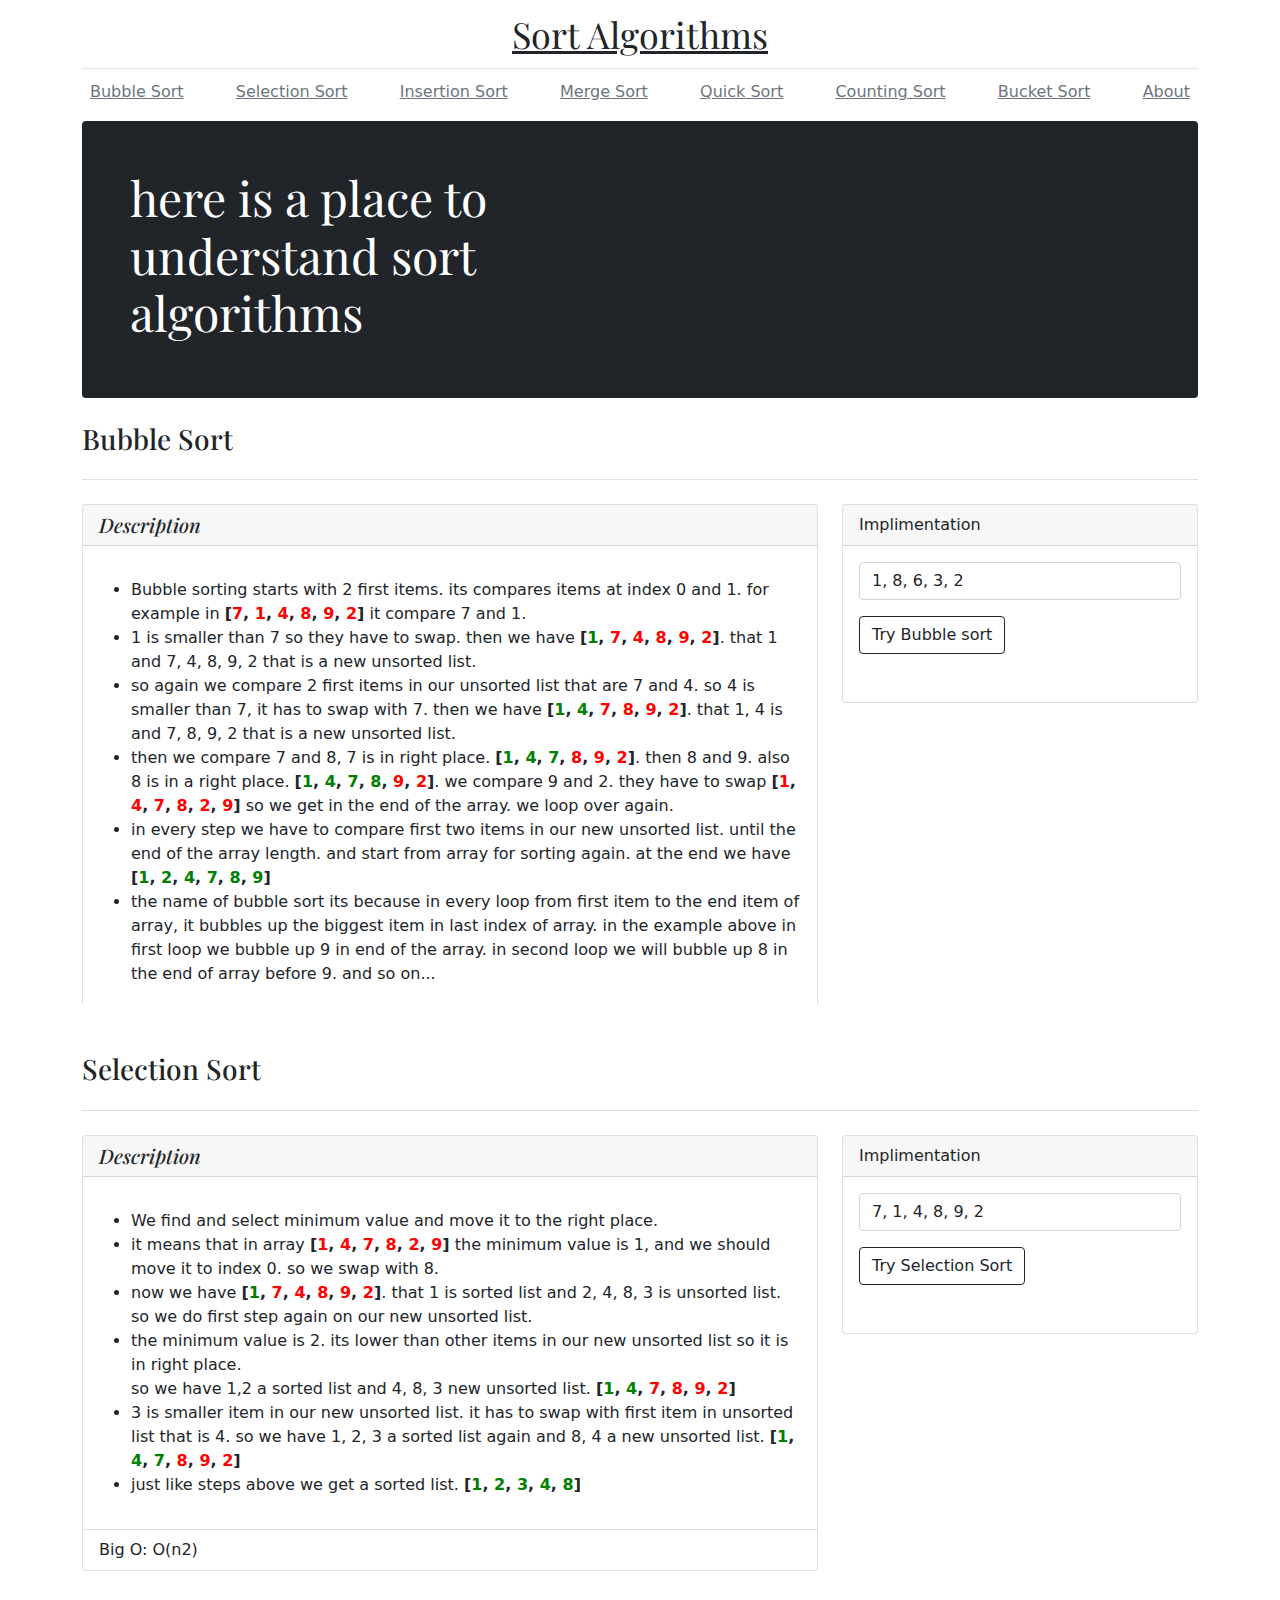
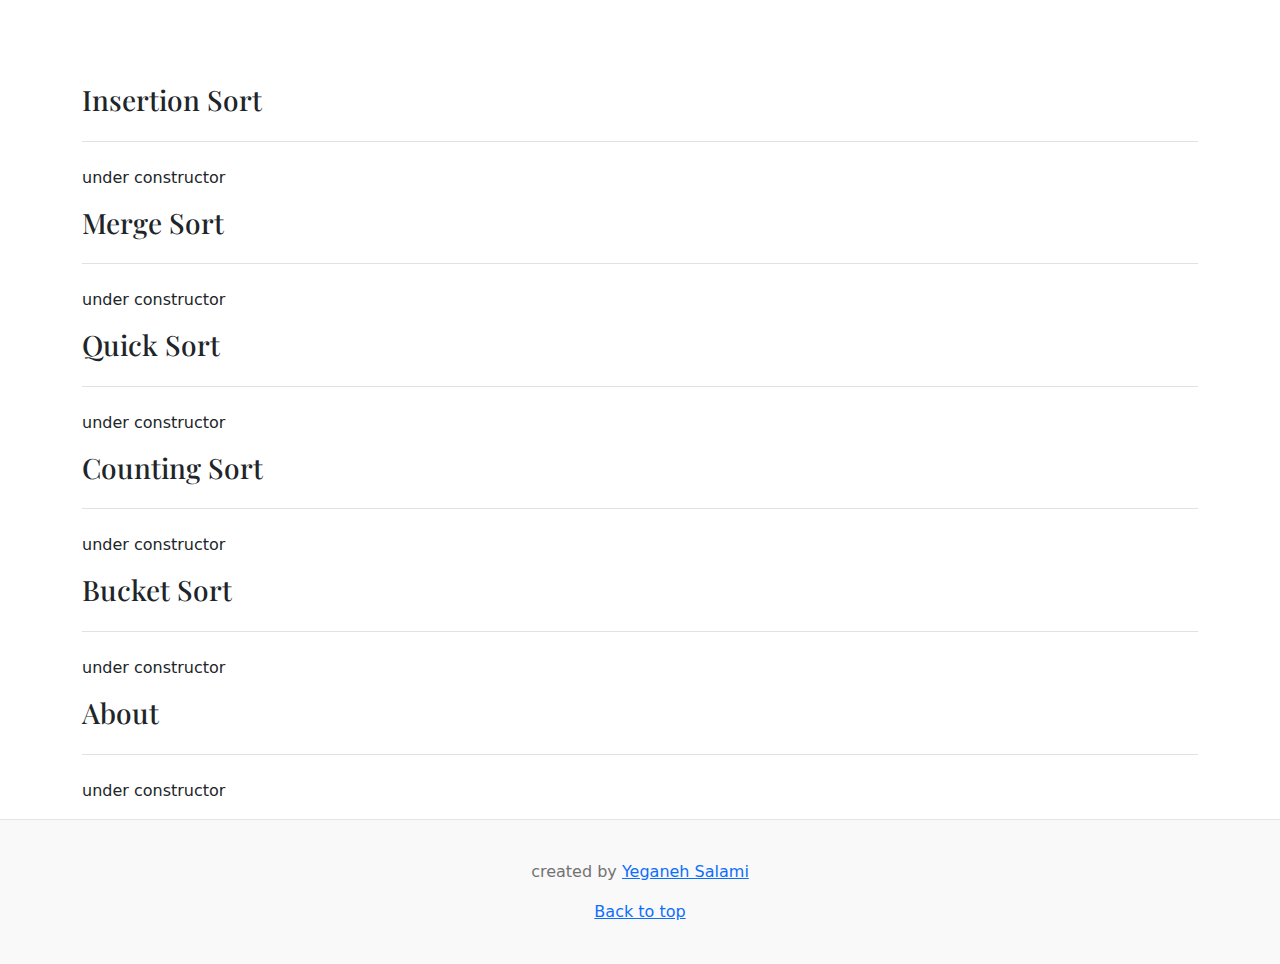
==== portfolio/sorting-algorithms.html @ e2571a4d "removed extra files" ====
<!doctype html>
<html lang="en">

<head>
    <meta charset="utf-8">
    <meta name="viewport" content="width=device-width, initial-scale=1">
    <meta name="description" content="">
    <meta name="author" content="Mark Otto, Jacob Thornton, and Bootstrap contributors">
    <meta name="generator" content="Hugo 0.79.0">
    <title>Sort Algorithms</title>

    <link href="../assets/css/bootstrap.min.css" rel="stylesheet">
    <script src="../assets/js/jquery.min.js"></script>
    <style>
        .bd-placeholder-img {
            font-size: 1.125rem;
            text-anchor: middle;
            -webkit-user-select: none;
            -moz-user-select: none;
            user-select: none;
        }
        
        @media (min-width: 768px) {
            .bd-placeholder-img-lg {
                font-size: 3.5rem;
            }
        }
    </style>


    <!-- Custom styles for this template -->
    <link href="https://fonts.googleapis.com/css?family=Playfair&#43;Display:700,900&amp;display=swap" rel="stylesheet">
    <!-- Custom styles for this template -->
    <link href="../assets/css/sorting-algorithms.css" rel="stylesheet">
</head>

<body>

    <div class="container">
        <header class="blog-header py-3">
            <div class="row flex-nowrap justify-content-between align-items-center justify-content-md-center">
                <div class="col-4 text-center ">
                    <a class="blog-header-logo text-dark" href="#">Sort Algorithms</a>
                </div>
            </div>
        </header>

        <div class="nav-scroller py-1 mb-2">
            <nav id="navbar-example2" class="nav d-flex justify-content-between">
                <a class="p-2 link-secondary" href="#bubbleSort">Bubble Sort</a>
                <a class="p-2 link-secondary" href="#selectionSort">Selection Sort</a>
                <a class="p-2 link-secondary" href="#insertionSort">Insertion Sort</a>
                <a class="p-2 link-secondary" href="#mergeSort">Merge Sort</a>
                <a class="p-2 link-secondary" href="#quickSort">Quick Sort</a>
                <a class="p-2 link-secondary" href="#countingSort">Counting Sort</a>
                <a class="p-2 link-secondary" href="#bucketSort">Bucket Sort</a>
                <a class="p-2 link-secondary" href="#about">About</a>
            </nav>
        </div>
    </div>

    <main class="container">
        <div class="p-4 p-md-5 mb-4 text-white rounded bg-dark">
            <div class="col-md-6 px-0">
                <h1 class="display-4 font-italic">here is a place to understand sort algorithms</h1>
            </div>
        </div>

        <div data-bs-spy="scroll" data-bs-target="#navbar-example2" data-bs-offset="0" tabindex="0">
            <div id="bubbleSort">
                <h3 class="pb-4 mb-4 font-italic border-bottom">
                    Bubble Sort

                </h3>
                <div class="row pb-5">
                    <div class="col-12 col-lg-8" style="height: 500px; overflow-x: hidden; overflow-y: auto;">
                        <div class="card">
                            <h5 class="card-header">
                                <i>Description</i>
                            </h5>
                            <div class="card-body">
                                <p class="card-text">
                                    <ul>
                                        <li>
                                            Bubble sorting starts with 2 first items. its compares items at index 0 and 1. for example in <b>[<span class="sortedList">7, 1, 4, 8, 9, 2</span>]</b> it compare 7 and 1.
                                        </li>
                                        <li>
                                            1 is smaller than 7 so they have to swap. then we have <b>[<span class="sortedList-1">1, 7, 4, 8, 9, 2</span>]</b>. that 1 and 7, 4, 8, 9, 2 that is a new unsorted list.
                                        </li>
                                        <li>
                                            so again we compare 2 first items in our unsorted list that are 7 and 4. so 4 is smaller than 7, it has to swap with 7. then we have <b>[<span class="sortedList-2">1, 4, 7, 8, 9, 2</span>]</b>. that 1, 4 is
                                            and 7, 8, 9, 2 that is a new unsorted list.
                                        </li>
                                        <li>
                                            then we compare 7 and 8, 7 is in right place. <b>[<span class="sortedList-3">1, 4, 7, 8, 9, 2</span>]</b>. then 8 and 9. also 8 is in a right place. <b>[<span class="sortedList-4">1, 4, 7, 8, 9, 2</span>]</b>.
                                            we compare 9 and 2. they have to swap <b>[<span class="sortedList-0">1, 4, 7, 8, 2, 9</span>]</b> so we get in the end of the array. we loop over again.
                                        </li>
                                        <li>in every step we have to compare first two items in our new unsorted list. until the end of the array length. and start from array for sorting again. at the end we have <b>[<span class="sortedList-6">1, 2, 4, 7, 8, 9</span>]</b></li>
                                        <li>
                                            the name of bubble sort its because in every loop from first item to the end item of array, it bubbles up the biggest item in last index of array. in the example above in first loop we bubble up 9 in end of the array. in second loop we will bubble up
                                            8 in the end of array before 9. and so on...
                                        </li>
                                    </ul>
                                </p>
                            </div>

                            <ul class="list-group list-group-flush">
                                <li class="list-group-item">Big O: O(n2)</li>
                            </ul>
                        </div>
                    </div>
                    <div class="col-12 col-lg-4" style="height: 500px; overflow-x: hidden; overflow-y: auto;">
                        <div class="card">
                            <div class="card-header">
                                Implimentation
                            </div>
                            <div class="card-body">
                                <div class="input-group mb-3">
                                    <input type="text" class="form-control" id="inputBubbleSort" value="1, 8, 6, 3, 2" placeholder="1, 8, 6, 3, 2">
                                </div>
                                <div class="col-auto">
                                    <button onclick="btnBubbleSort()" type="button" class="btn btn-outline-dark mb-3">Try Bubble sort</button>
                                </div>
                                <div>
                                    <p id="resultBubbleSort"></p>
                                </div>
                            </div>

                        </div>
                    </div>
                </div>
            </div>
            <div id="selectionSort">
                <h3 class="pb-4 mb-4 font-italic border-bottom">
                    Selection Sort

                </h3>
                <div class="row pb-5">
                    <div class="col-12 col-lg-8" style="height: 500px; overflow-x: hidden; overflow-y: auto;">
                        <div class="card">
                            <h5 class="card-header">
                                <i>Description</i>
                            </h5>
                            <div class="card-body">
                                <p class="card-text">
                                    <ul>
                                        <li>
                                            We find and select minimum value and move it to the right place.
                                        </li>
                                        <li>
                                            it means that in array <b>[<span class="sortedList-0">8, 2, 4, 1, 3</span>]</b> the minimum value is 1, and we should move it to index 0. so we swap with 8.
                                        </li>
                                        <li>
                                            now we have <b>[<span class="sortedList-1">1, 2, 4, 8, 3</span>]</b>. that 1 is sorted list and 2, 4, 8, 3 is unsorted list. so we do first step again on our new unsorted list.
                                        </li>
                                        <li>
                                            the minimum value is 2. its lower than other items in our new unsorted list so it is in right place.<br/> so we have 1,2 a sorted list and 4, 8, 3 new unsorted list. <b>[<span class="sortedList-2">1, 2, 4, 8, 3</span>]</b>
                                        </li>
                                        <li>
                                            3 is smaller item in our new unsorted list. it has to swap with first item in unsorted list that is 4. so we have 1, 2, 3 a sorted list again and 8, 4 a new unsorted list. <b>[<span class="sortedList-3">1, 2, 3, 8, 4</span>]</b>
                                        </li>
                                        <li>
                                            just like steps above we get a sorted list. <b>[<span class="sortedList-5">1, 2, 3, 4, 8</span>]</b>
                                        </li>
                                    </ul>
                                </p>
                            </div>

                            <ul class="list-group list-group-flush">
                                <li class="list-group-item">Big O: O(n2)</li>
                            </ul>
                        </div>
                    </div>
                    <div class="col-12 col-lg-4" style="height: 500px; overflow-x: hidden; overflow-y: auto;">
                        <div class="card">
                            <div class="card-header">
                                Implimentation
                            </div>
                            <div class="card-body">
                                <div class="input-group mb-3">
                                    <input type="text" class="form-control" id="inputSelectionSort" value="7, 1, 4, 8, 9, 2" placeholder="7, 1, 4, 8, 9, 2">
                                </div>
                                <div class="col-auto">
                                    <button onclick="btnSelectionSort()" type="button" class="btn btn-outline-dark mb-3">Try Selection Sort</button>
                                </div>
                                <div>
                                    <p id="resultSelectionSort"></p>
                                </div>
                            </div>

                        </div>
                    </div>

                </div>
            </div>
            <div id="insertionSort">
                <h3 class="pb-4 mb-4 font-italic border-bottom">
                    Insertion Sort

                </h3>
                <p>under constructor</p>
            </div>
            <div id="mergeSort">
                <h3 class="pb-4 mb-4 font-italic border-bottom">
                    Merge Sort

                </h3>
                <p>under constructor</p>
            </div>
            <div id="quickSort">
                <h3 class="pb-4 mb-4 font-italic border-bottom">
                    Quick Sort

                </h3>
                <p>under constructor</p>
            </div>
            <div id="countingSort">
                <h3 class="pb-4 mb-4 font-italic border-bottom">
                    Counting Sort

                </h3>
                <p>under constructor</p>
            </div>
            <div id="bucketSort">
                <h3 class="pb-4 mb-4 font-italic border-bottom">
                    Bucket Sort

                </h3>
                <p>under constructor</p>
            </div>
            <div id="about">
                <h3 class="pb-4 mb-4 font-italic border-bottom">
                    About
                </h3>
                <p>under constructor</p>
            </div>
        </div>
        <!-- /.row -->

    </main>
    <!-- /.container -->

    <footer class="blog-footer">
        <p>created by <a href="https://yeganesalami.github.io/">Yeganeh Salami</a></p>
        <p>
            <a href="#">Back to top</a>
        </p>
    </footer>


</body>
<script>
    $(document).ready(function() {
        var results = $('*[class^="sortedList"]');
        for (i = 0; i < results.length; i++) {
            value = results[i].innerText.split(",");

            var valueClasses = results[i].className.split("-");
            var sortedIndex = valueClasses[1];

            $(`.${results[i].className}`).empty();

            for (j = 0; j < value.length; j++) {
                if (j < sortedIndex) {
                    $(`.${results[i].className}`).append(`<span style="color: green">${value[j]}</span>`);
                    if (j + 1 !== value.length)
                        $(`.${results[i].className}`).append(", ");
                } else {
                    $(`.${results[i].className}`).append(`<span style="color: red">${value[j]}</span>`);
                    if (j + 1 !== value.length)
                        $(`.${results[i].className}`).append(", ");
                }

            }
        }
    });

    function btnBubbleSort() {
        var items = $('#inputBubbleSort').val();
        var result = $('#resultBubbleSort');
        var counter = 1;
        result.empty();

        var arr = [];
        arr = items.split(", ");

        for (i = 0; i < arr.length; i++) {
            for (j = 0; j < arr.length; j++) {
                if (arr[j + 1] < arr[j]) {
                    result.append(`${counter}) swap <b>${arr[j + 1]}</b> and <b>${arr[j]}</b> <br/>`);
                    var swap = arr[j + 1];
                    arr[j + 1] = arr[j];
                    arr[j] = swap;
                    result.append(`<b>[${arr}]</b> <br/><br/>`).fadeIn()
                } else {
                    result.append(`${counter})  <b>${arr[j]}</b> is in right place. <br/><br/>`);
                }
                counter++;
            }
            if (i + 1 != arr.length)
                result.append("<br/> start over again </br></br></br>");
            counter = 1;
        }
    }

    function btnSelectionSort() {
        var items = $('#inputSelectionSort').val();
        var result = $('#resultSelectionSort');
        var counter = 1;
        result.empty();

        var arr = [];
        arr = items.split(", ");

        // TODO: review for 7, 1, 4, 8, 9, 2, 405, 14, 70
        for (j = 0; j < arr.length; j++) {
            var smallest = arr[j];
            var smallestIndex = j;
            for (i = 1; i < arr.length; i++) {
                if (smallest > arr[i]) {
                    smallest = arr[i];
                    smallestIndex = i;
                }
            }
            result.append(`${counter}) <b>${smallest}</b> is the smallest item.</br> so we swap <b>${smallest}</b> with <b>${arr[j]}</b><br/>`);
            var swap = arr[j];
            arr[j] = smallest;
            arr[smallestIndex] = swap;
            result.append(`the result will be <b>[${arr}]</b></br></br>`);
        }


    }
</script>

</html>
---- assets/css/sorting-algorithms.css ----
/* stylelint-disable selector-list-comma-newline-after */

.blog-header {
  line-height: 1;
  border-bottom: 1px solid #e5e5e5;
}

.blog-header-logo {
  font-family: "Playfair Display", Georgia, "Times New Roman", serif/*rtl:Amiri, Georgia, "Times New Roman", serif*/;
  font-size: 2.25rem;
}

.blog-header-logo:hover {
  text-decoration: none;
}

h1, h2, h3, h4, h5, h6 {
  font-family: "Playfair Display", Georgia, "Times New Roman", serif/*rtl:Amiri, Georgia, "Times New Roman", serif*/;
}

.display-4 {
  font-size: 2.5rem;
}
@media (min-width: 768px) {
  .display-4 {
    font-size: 3rem;
  }
}

.nav-scroller {
  position: relative;
  z-index: 2;
  height: 2.75rem;
  overflow-y: hidden;
}

.nav-scroller .nav {
  display: flex;
  flex-wrap: nowrap;
  padding-bottom: 1rem;
  margin-top: -1px;
  overflow-x: auto;
  text-align: center;
  white-space: nowrap;
  -webkit-overflow-scrolling: touch;
}

.nav-scroller .nav-link {
  padding-top: .75rem;
  padding-bottom: .75rem;
  font-size: .875rem;
}

.card-img-right {
  height: 100%;
  border-radius: 0 3px 3px 0;
}

.flex-auto {
  flex: 0 0 auto;
}

.h-250 { height: 250px; }
@media (min-width: 768px) {
  .h-md-250 { height: 250px; }
}

/* Pagination */
.blog-pagination {
  margin-bottom: 4rem;
}
.blog-pagination > .btn {
  border-radius: 2rem;
}

/*
 * Blog posts
 */
.blog-post {
  margin-bottom: 4rem;
}
.blog-post-title {
  margin-bottom: .25rem;
  font-size: 2.5rem;
}
.blog-post-meta {
  margin-bottom: 1.25rem;
  color: #727272;
}

/*
 * Footer
 */
.blog-footer {
  padding: 2.5rem 0;
  color: #727272;
  text-align: center;
  background-color: #f9f9f9;
  border-top: .05rem solid #e5e5e5;
}
.blog-footer p:last-child {
  margin-bottom: 0;
}
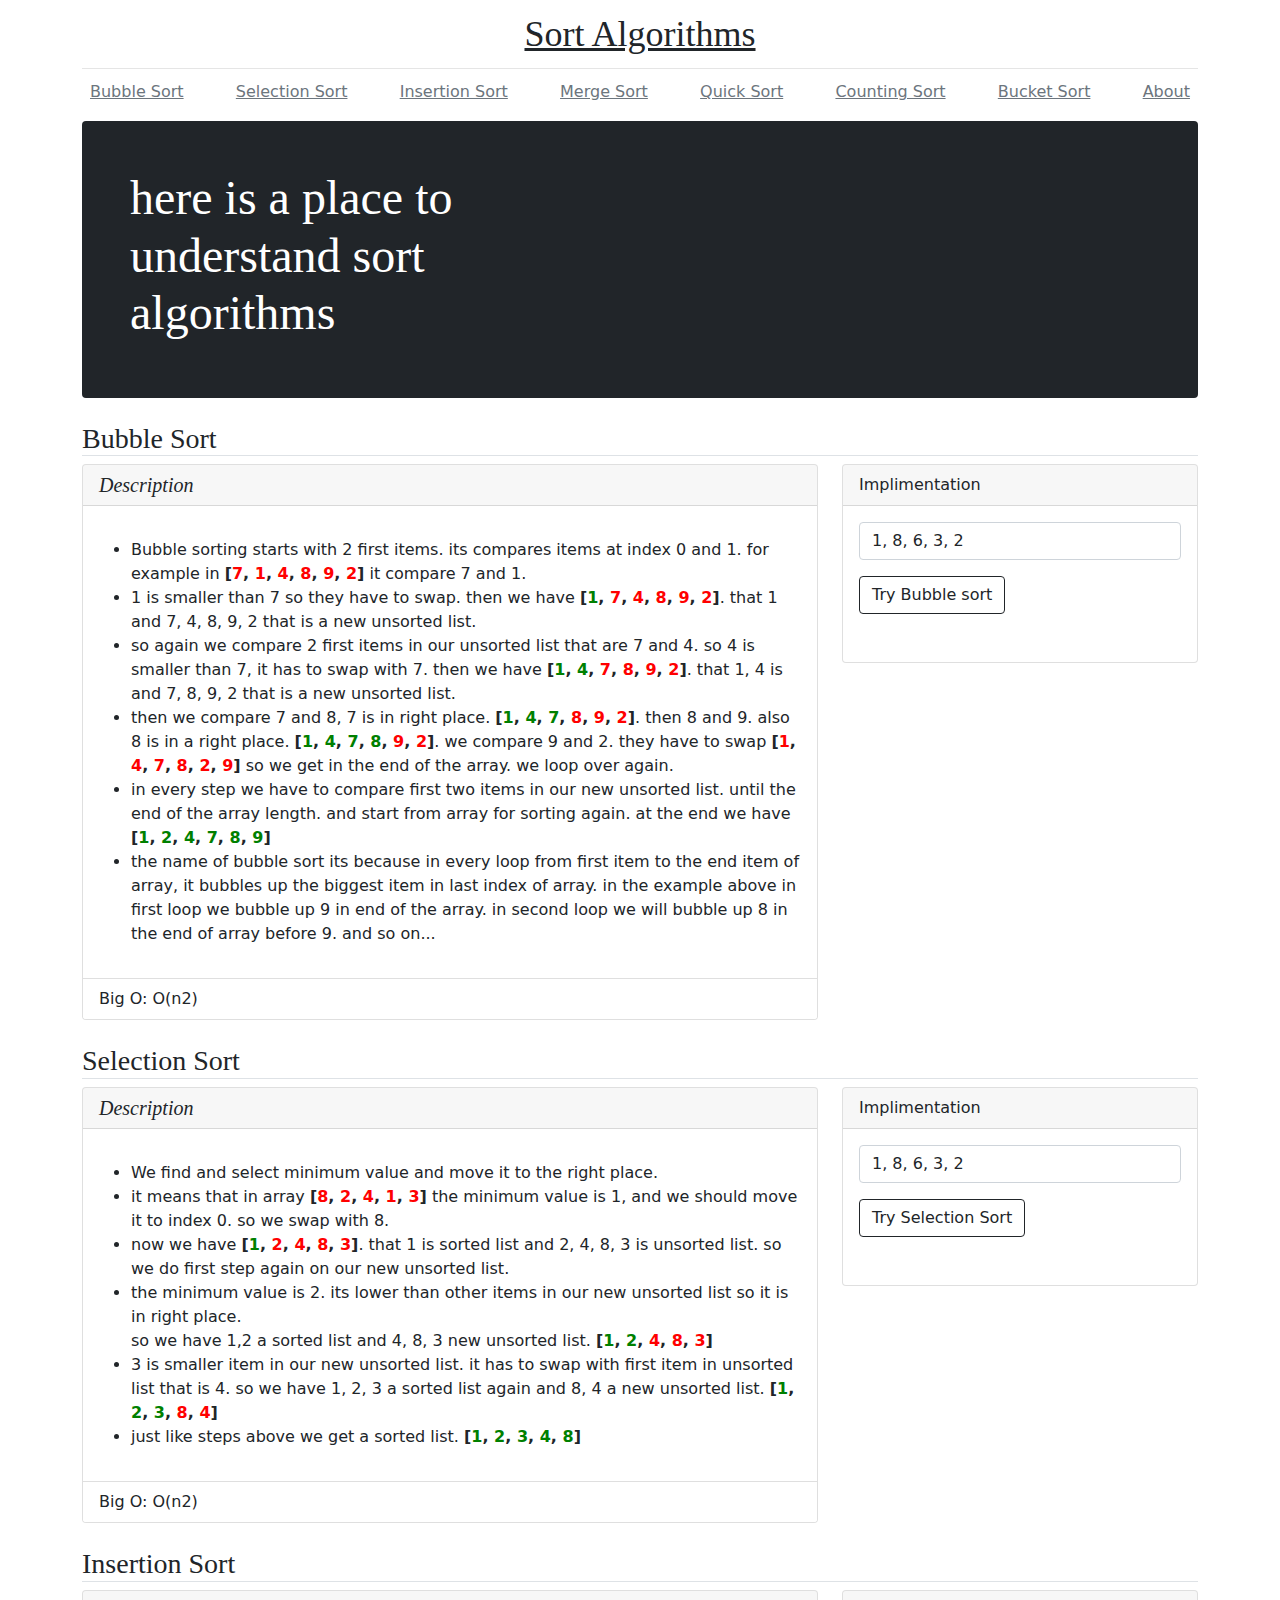
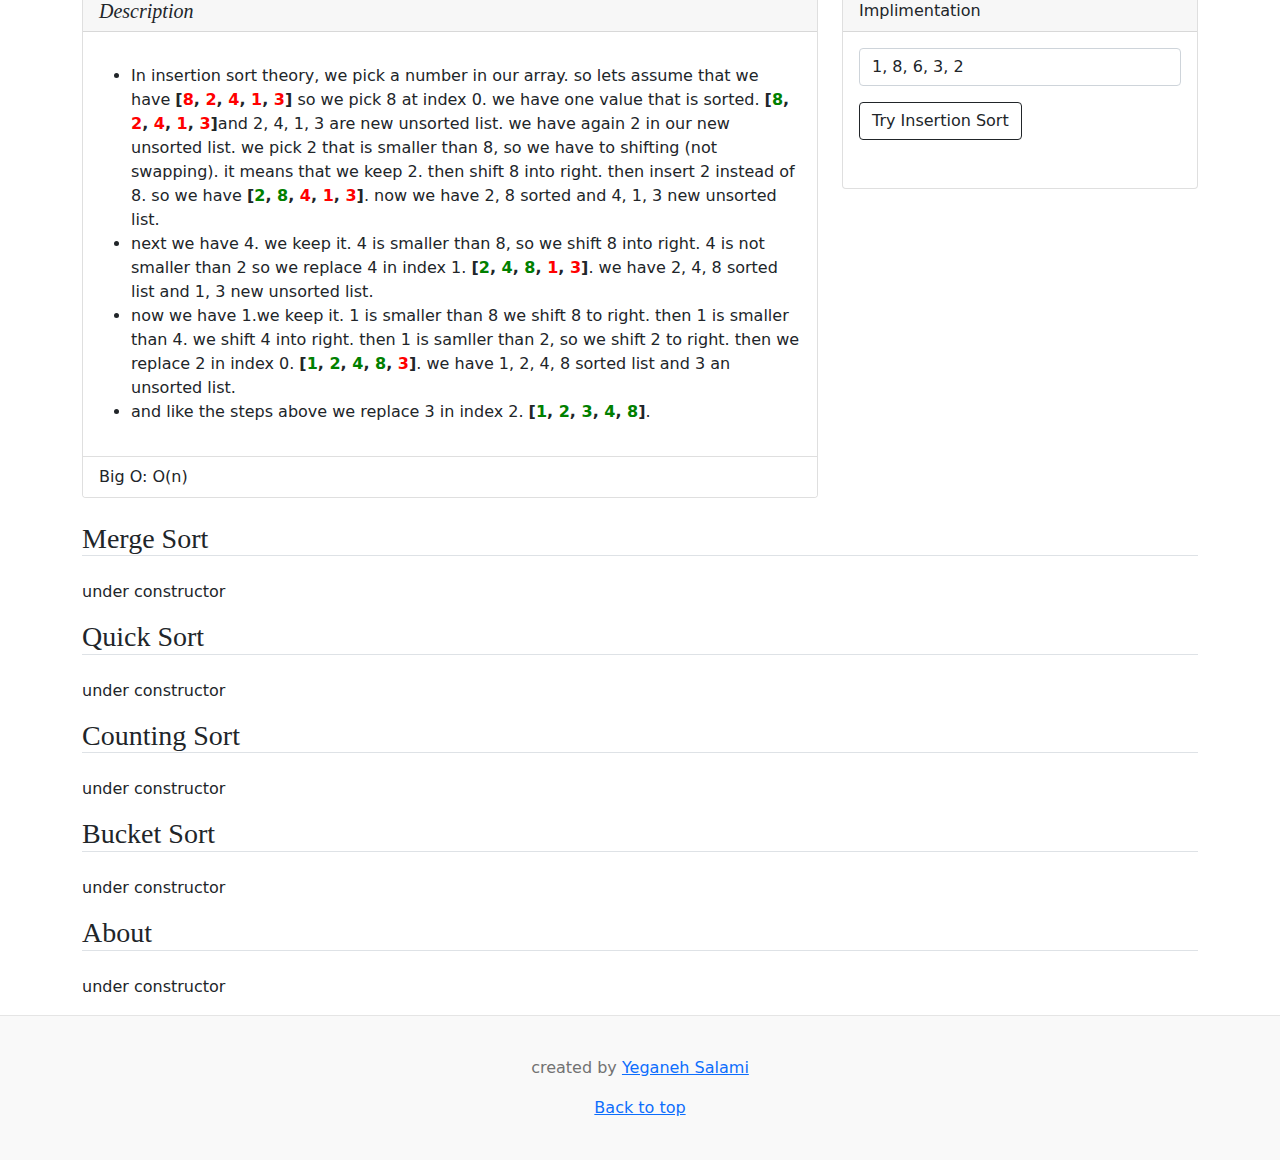
==== commit 160f9b3a: "added insertion sort" ====
--- a/portfolio/sorting-algorithms.html
+++ b/portfolio/sorting-algorithms.html
@@ -29,7 +29,7 @@
 
 
     <!-- Custom styles for this template -->
-    <link href="https://fonts.googleapis.com/css?family=Playfair&#43;Display:700,900&amp;display=swap" rel="stylesheet">
+    <!-- <link href="https://fonts.googleapis.com/css?family=Playfair&#43;Display:700,900&amp;display=swap" rel="stylesheet"> -->
     <!-- Custom styles for this template -->
     <link href="../assets/css/sorting-algorithms.css" rel="stylesheet">
 </head>
@@ -67,13 +67,13 @@
         </div>
 
         <div data-bs-spy="scroll" data-bs-target="#navbar-example2" data-bs-offset="0" tabindex="0">
-            <div id="bubbleSort">
-                <h3 class="pb-4 mb-4 font-italic border-bottom">
+            <div id="bubbleSort" class="mb-4">
+                <h3 class="font-italic border-bottom">
                     Bubble Sort
 
                 </h3>
-                <div class="row pb-5">
-                    <div class="col-12 col-lg-8" style="height: 500px; overflow-x: hidden; overflow-y: auto;">
+                <div class="row">
+                    <div class="col-12 col-lg-8">
                         <div class="card">
                             <h5 class="card-header">
                                 <i>Description</i>
@@ -82,20 +82,20 @@
                                 <p class="card-text">
                                     <ul>
                                         <li>
-                                            Bubble sorting starts with 2 first items. its compares items at index 0 and 1. for example in <b>[<span class="sortedList">7, 1, 4, 8, 9, 2</span>]</b> it compare 7 and 1.
-                                        </li>
-                                        <li>
-                                            1 is smaller than 7 so they have to swap. then we have <b>[<span class="sortedList-1">1, 7, 4, 8, 9, 2</span>]</b>. that 1 and 7, 4, 8, 9, 2 that is a new unsorted list.
-                                        </li>
-                                        <li>
-                                            so again we compare 2 first items in our unsorted list that are 7 and 4. so 4 is smaller than 7, it has to swap with 7. then we have <b>[<span class="sortedList-2">1, 4, 7, 8, 9, 2</span>]</b>. that 1, 4 is
+                                            Bubble sorting starts with 2 first items. its compares items at index 0 and 1. for example in <b>[<span class="sortedList-0">7, 1, 4, 8, 9, 2</span>]</b> it compare 7 and 1.
+                                        </li>
+                                        <li>
+                                            1 is smaller than 7 so they have to swap. then we have <b>[<span class="sortedList-01">1, 7, 4, 8, 9, 2</span>]</b>. that 1 and 7, 4, 8, 9, 2 that is a new unsorted list.
+                                        </li>
+                                        <li>
+                                            so again we compare 2 first items in our unsorted list that are 7 and 4. so 4 is smaller than 7, it has to swap with 7. then we have <b>[<span class="sortedList-02">1, 4, 7, 8, 9, 2</span>]</b>. that 1, 4 is
                                             and 7, 8, 9, 2 that is a new unsorted list.
                                         </li>
                                         <li>
-                                            then we compare 7 and 8, 7 is in right place. <b>[<span class="sortedList-3">1, 4, 7, 8, 9, 2</span>]</b>. then 8 and 9. also 8 is in a right place. <b>[<span class="sortedList-4">1, 4, 7, 8, 9, 2</span>]</b>.
-                                            we compare 9 and 2. they have to swap <b>[<span class="sortedList-0">1, 4, 7, 8, 2, 9</span>]</b> so we get in the end of the array. we loop over again.
-                                        </li>
-                                        <li>in every step we have to compare first two items in our new unsorted list. until the end of the array length. and start from array for sorting again. at the end we have <b>[<span class="sortedList-6">1, 2, 4, 7, 8, 9</span>]</b></li>
+                                            then we compare 7 and 8, 7 is in right place. <b>[<span class="sortedList-03">1, 4, 7, 8, 9, 2</span>]</b>. then 8 and 9. also 8 is in a right place. <b>[<span class="sortedList-04">1, 4, 7, 8, 9, 2</span>]</b>.
+                                            we compare 9 and 2. they have to swap <b>[<span class="sortedList-00">1, 4, 7, 8, 2, 9</span>]</b> so we get in the end of the array. we loop over again.
+                                        </li>
+                                        <li>in every step we have to compare first two items in our new unsorted list. until the end of the array length. and start from array for sorting again. at the end we have <b>[<span class="sortedList-06">1, 2, 4, 7, 8, 9</span>]</b></li>
                                         <li>
                                             the name of bubble sort its because in every loop from first item to the end item of array, it bubbles up the biggest item in last index of array. in the example above in first loop we bubble up 9 in end of the array. in second loop we will bubble up
                                             8 in the end of array before 9. and so on...
@@ -109,7 +109,7 @@
                             </ul>
                         </div>
                     </div>
-                    <div class="col-12 col-lg-4" style="height: 500px; overflow-x: hidden; overflow-y: auto;">
+                    <div class="col-12 col-lg-4" style="height: 532px; overflow-x: hidden; overflow-y: auto;">
                         <div class="card">
                             <div class="card-header">
                                 Implimentation
@@ -130,13 +130,13 @@
                     </div>
                 </div>
             </div>
-            <div id="selectionSort">
-                <h3 class="pb-4 mb-4 font-italic border-bottom">
+            <div id="selectionSort" class="mb-4">
+                <h3 class="font-italic border-bottom">
                     Selection Sort
 
                 </h3>
-                <div class="row pb-5">
-                    <div class="col-12 col-lg-8" style="height: 500px; overflow-x: hidden; overflow-y: auto;">
+                <div class="row ">
+                    <div class="col-12 col-lg-8">
                         <div class="card">
                             <h5 class="card-header">
                                 <i>Description</i>
@@ -148,19 +148,19 @@
                                             We find and select minimum value and move it to the right place.
                                         </li>
                                         <li>
-                                            it means that in array <b>[<span class="sortedList-0">8, 2, 4, 1, 3</span>]</b> the minimum value is 1, and we should move it to index 0. so we swap with 8.
-                                        </li>
-                                        <li>
-                                            now we have <b>[<span class="sortedList-1">1, 2, 4, 8, 3</span>]</b>. that 1 is sorted list and 2, 4, 8, 3 is unsorted list. so we do first step again on our new unsorted list.
-                                        </li>
-                                        <li>
-                                            the minimum value is 2. its lower than other items in our new unsorted list so it is in right place.<br/> so we have 1,2 a sorted list and 4, 8, 3 new unsorted list. <b>[<span class="sortedList-2">1, 2, 4, 8, 3</span>]</b>
-                                        </li>
-                                        <li>
-                                            3 is smaller item in our new unsorted list. it has to swap with first item in unsorted list that is 4. so we have 1, 2, 3 a sorted list again and 8, 4 a new unsorted list. <b>[<span class="sortedList-3">1, 2, 3, 8, 4</span>]</b>
-                                        </li>
-                                        <li>
-                                            just like steps above we get a sorted list. <b>[<span class="sortedList-5">1, 2, 3, 4, 8</span>]</b>
+                                            it means that in array <b>[<span class="sortedList-000">8, 2, 4, 1, 3</span>]</b> the minimum value is 1, and we should move it to index 0. so we swap with 8.
+                                        </li>
+                                        <li>
+                                            now we have <b>[<span class="sortedList-001">1, 2, 4, 8, 3</span>]</b>. that 1 is sorted list and 2, 4, 8, 3 is unsorted list. so we do first step again on our new unsorted list.
+                                        </li>
+                                        <li>
+                                            the minimum value is 2. its lower than other items in our new unsorted list so it is in right place.<br/> so we have 1,2 a sorted list and 4, 8, 3 new unsorted list. <b>[<span class="sortedList-002">1, 2, 4, 8, 3</span>]</b>
+                                        </li>
+                                        <li>
+                                            3 is smaller item in our new unsorted list. it has to swap with first item in unsorted list that is 4. so we have 1, 2, 3 a sorted list again and 8, 4 a new unsorted list. <b>[<span class="sortedList-003">1, 2, 3, 8, 4</span>]</b>
+                                        </li>
+                                        <li>
+                                            just like steps above we get a sorted list. <b>[<span class="sortedList-005">1, 2, 3, 4, 8</span>]</b>
                                         </li>
                                     </ul>
                                 </p>
@@ -171,14 +171,14 @@
                             </ul>
                         </div>
                     </div>
-                    <div class="col-12 col-lg-4" style="height: 500px; overflow-x: hidden; overflow-y: auto;">
+                    <div class="col-12 col-lg-4" style="height: 412px; overflow-x: hidden; overflow-y: auto;">
                         <div class="card">
                             <div class="card-header">
                                 Implimentation
                             </div>
                             <div class="card-body">
                                 <div class="input-group mb-3">
-                                    <input type="text" class="form-control" id="inputSelectionSort" value="7, 1, 4, 8, 9, 2" placeholder="7, 1, 4, 8, 9, 2">
+                                    <input type="text" class="form-control" id="inputSelectionSort" value="1, 8, 6, 3, 2" placeholder="1, 8, 6, 3, 2">
                                 </div>
                                 <div class="col-auto">
                                     <button onclick="btnSelectionSort()" type="button" class="btn btn-outline-dark mb-3">Try Selection Sort</button>
@@ -193,43 +193,97 @@
 
                 </div>
             </div>
-            <div id="insertionSort">
-                <h3 class="pb-4 mb-4 font-italic border-bottom">
+            <div id="insertionSort" class="mb-4">
+                <h3 class="font-italic border-bottom">
                     Insertion Sort
 
                 </h3>
+                <div class="row ">
+                    <div class="col-12 col-lg-8">
+                        <div class="card">
+                            <h5 class="card-header">
+                                <i>Description</i>
+                            </h5>
+                            <div class="card-body">
+                                <p class="card-text">
+                                    <ul>
+                                        <li>
+                                            In insertion sort theory, we pick a number in our array. so lets assume that we have <b>[<span class="sortedList-0000">8, 2, 4, 1, 3</span>]</b> so we pick 8 at index 0. we have one value that is sorted. <b>[<span class="sortedList-00001">8, 2, 4, 1, 3</span>]</b>and
+                                            2, 4, 1, 3 are new unsorted list. we have again 2 in our new unsorted list. we pick 2 that is smaller than 8, so we have to shifting (not swapping). it means that we keep 2. then shift 8 into right. then insert
+                                            2 instead of 8. so we have <b>[<span class="sortedList-0002">2, 8, 4, 1, 3</span>]</b>. now we have 2, 8 sorted and 4, 1, 3 new unsorted list.
+                                        </li>
+                                        <li>
+                                            next we have 4. we keep it. 4 is smaller than 8, so we shift 8 into right. 4 is not smaller than 2 so we replace 4 in index 1.
+                                            <b>[<span class="sortedList-0003">2, 4, 8, 1, 3</span>]</b>. we have 2, 4, 8 sorted list and 1, 3 new unsorted list.
+                                        </li>
+                                        <li>
+                                            now we have 1.we keep it. 1 is smaller than 8 we shift 8 to right. then 1 is smaller than 4. we shift 4 into right. then 1 is samller than 2, so we shift 2 to right. then we replace 2 in index 0.
+                                            <b>[<span class="sortedList-0004">1, 2, 4, 8, 3</span>]</b>. we have 1, 2, 4, 8 sorted list and 3 an unsorted list.
+                                        </li>
+                                        <li>
+                                            and like the steps above we replace 3 in index 2. <b>[<span class="sortedList-0005">1, 2, 3, 4, 8</span>]</b>.
+                                        </li>
+                                    </ul>
+                                </p>
+                            </div>
+
+                            <ul class="list-group list-group-flush">
+                                <li class="list-group-item">Big O: O(n)</li>
+                            </ul>
+                        </div>
+                    </div>
+                    <div class="col-12 col-lg-4" style="height: 412px; overflow-x: hidden; overflow-y: auto;">
+                        <div class="card">
+                            <div class="card-header">
+                                Implimentation
+                            </div>
+                            <div class="card-body">
+                                <div class="input-group mb-3">
+                                    <input type="text" class="form-control" id="inputInsertionSort" value="1, 8, 6, 3, 2" placeholder="1, 8, 6, 3, 2">
+                                </div>
+                                <div class="col-auto">
+                                    <button onclick="btnInsertionSort()" type="button" class="btn btn-outline-dark mb-3">Try Insertion Sort</button>
+                                </div>
+                                <div>
+                                    <p id="resultInsertionSort"></p>
+                                </div>
+                            </div>
+
+                        </div>
+                    </div>
+
+                </div>
+            </div>
+            <div id="mergeSort">
+                <h3 class="mb-4 font-italic border-bottom">
+                    Merge Sort
+
+                </h3>
                 <p>under constructor</p>
             </div>
-            <div id="mergeSort">
-                <h3 class="pb-4 mb-4 font-italic border-bottom">
-                    Merge Sort
+            <div id="quickSort">
+                <h3 class="mb-4 font-italic border-bottom">
+                    Quick Sort
 
                 </h3>
                 <p>under constructor</p>
             </div>
-            <div id="quickSort">
-                <h3 class="pb-4 mb-4 font-italic border-bottom">
-                    Quick Sort
+            <div id="countingSort">
+                <h3 class="mb-4 font-italic border-bottom">
+                    Counting Sort
 
                 </h3>
                 <p>under constructor</p>
             </div>
-            <div id="countingSort">
-                <h3 class="pb-4 mb-4 font-italic border-bottom">
-                    Counting Sort
+            <div id="bucketSort">
+                <h3 class="mb-4 font-italic border-bottom">
+                    Bucket Sort
 
                 </h3>
                 <p>under constructor</p>
             </div>
-            <div id="bucketSort">
-                <h3 class="pb-4 mb-4 font-italic border-bottom">
-                    Bucket Sort
-
-                </h3>
-                <p>under constructor</p>
-            </div>
             <div id="about">
-                <h3 class="pb-4 mb-4 font-italic border-bottom">
+                <h3 class="mb-4 font-italic border-bottom">
                     About
                 </h3>
                 <p>under constructor</p>
@@ -257,6 +311,7 @@
 
             var valueClasses = results[i].className.split("-");
             var sortedIndex = valueClasses[1];
+
 
             $(`.${results[i].className}`).empty();
 
@@ -282,7 +337,7 @@
         result.empty();
 
         var arr = [];
-        arr = items.split(", ");
+        arr = items.split(", ").map(x => +x);
 
         for (i = 0; i < arr.length; i++) {
             for (j = 0; j < arr.length; j++) {
@@ -291,7 +346,7 @@
                     var swap = arr[j + 1];
                     arr[j + 1] = arr[j];
                     arr[j] = swap;
-                    result.append(`<b>[${arr}]</b> <br/><br/>`).fadeIn()
+                    result.append(`<b>[${arr}]</b> <br/><br/>`);
                 } else {
                     result.append(`${counter})  <b>${arr[j]}</b> is in right place. <br/><br/>`);
                 }
@@ -310,13 +365,12 @@
         result.empty();
 
         var arr = [];
-        arr = items.split(", ");
-
-        // TODO: review for 7, 1, 4, 8, 9, 2, 405, 14, 70
+        arr = items.split(", ").map(x => +x);
+
         for (j = 0; j < arr.length; j++) {
             var smallest = arr[j];
             var smallestIndex = j;
-            for (i = 1; i < arr.length; i++) {
+            for (i = j + 1; i < arr.length; i++) {
                 if (smallest > arr[i]) {
                     smallest = arr[i];
                     smallestIndex = i;
@@ -331,6 +385,37 @@
 
 
     }
+
+    function btnInsertionSort() {
+        var items = $('#inputInsertionSort').val();
+        var result = $('#resultInsertionSort');
+        var counter = 1;
+        result.empty();
+
+        var arr = [];
+        arr = items.split(", ").map(x => +x);
+        debugger;
+
+        result.append(`${counter}) we pick ${arr[0]}. it's already sorted</br></br>`);
+
+        for (j = 1; j < arr.length; j++) {
+            counter++;
+            var selectedNumber = arr[j];
+            result.append(`${counter}) we pick ${selectedNumber}. </br>`);
+            i = j - 1;
+            while (i >= 0 && arr[i] > selectedNumber) {
+                result.append(`${selectedNumber} is smaller than ${arr[i]}. so we shift ${arr[i]} into right.</br>`);
+                arr[i + 1] = arr[i];
+                i--;
+            }
+
+            result.append(`place for number ${selectedNumber} is at index ${i+1}.</br>`);
+            arr[i + 1] = selectedNumber;
+            result.append(`<b>[${arr}]</b><br/><br/>`);
+        }
+
+
+    }
 </script>
 
 </html>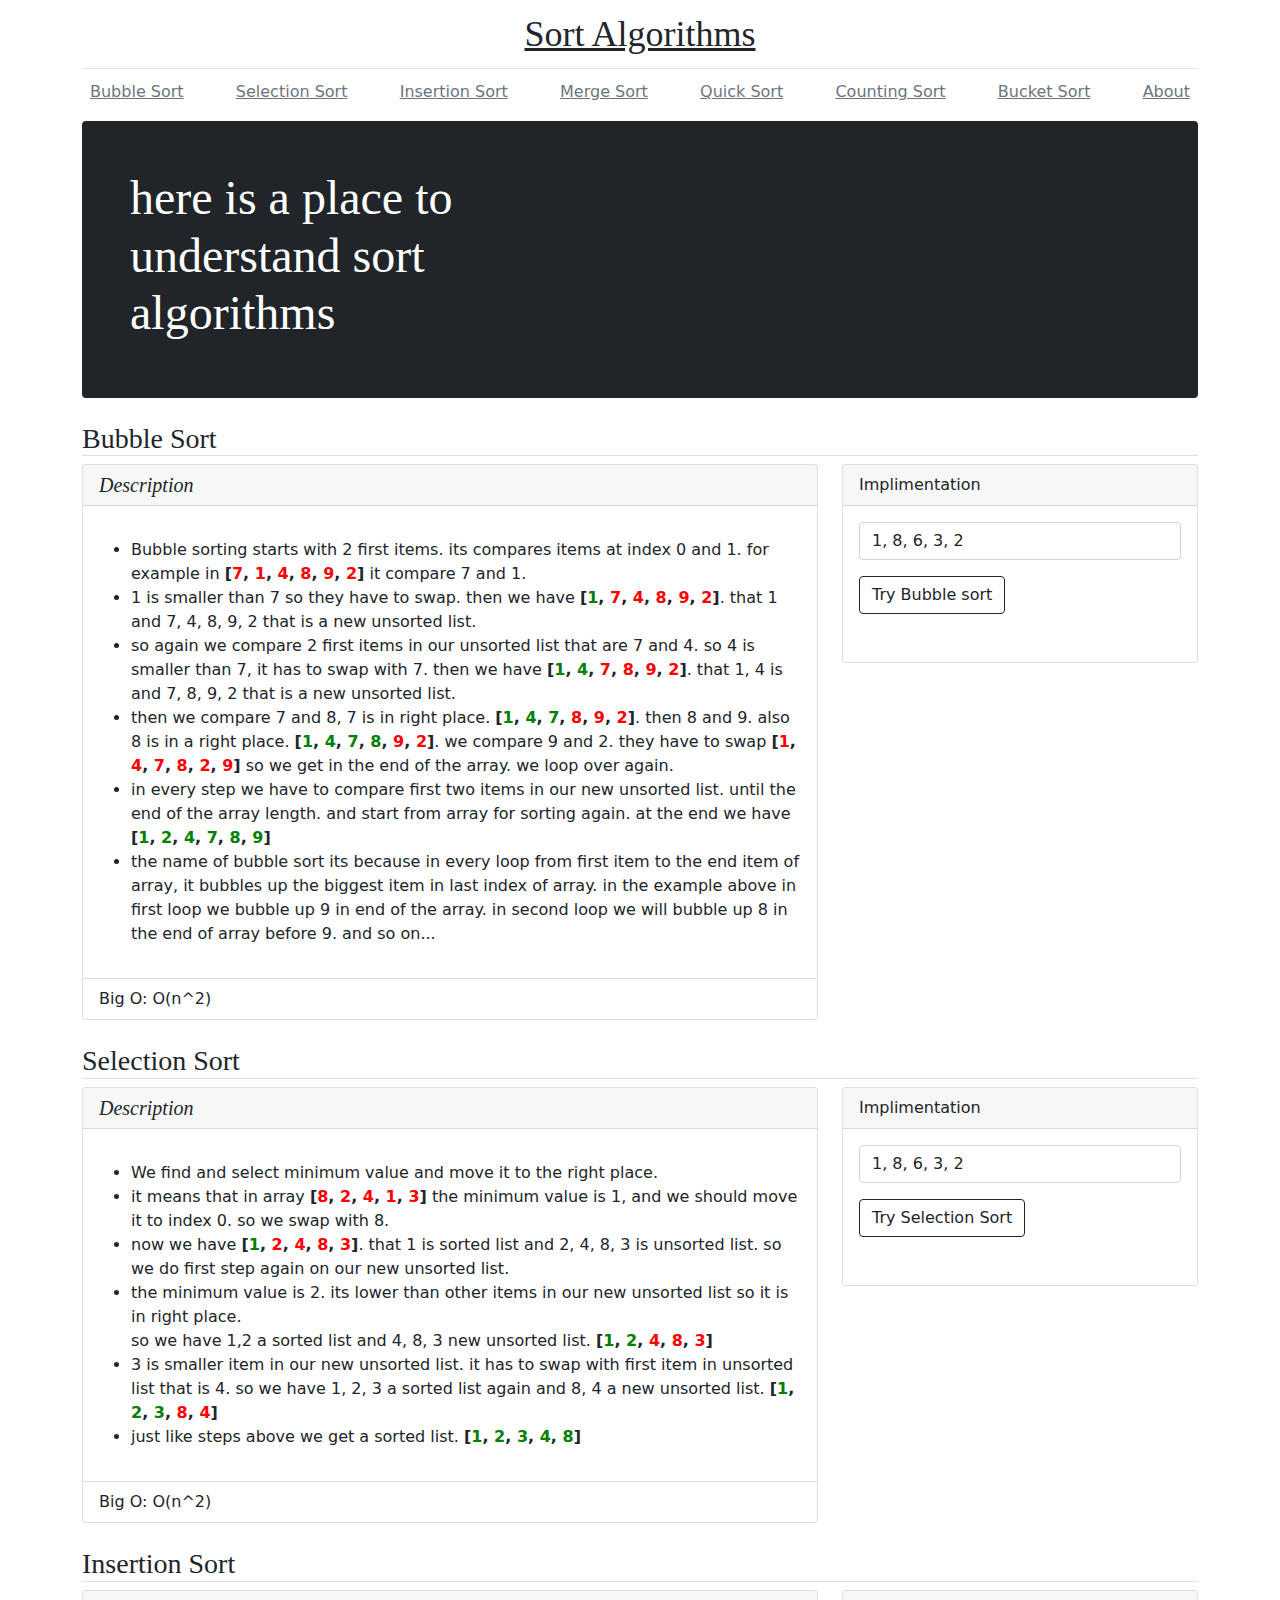
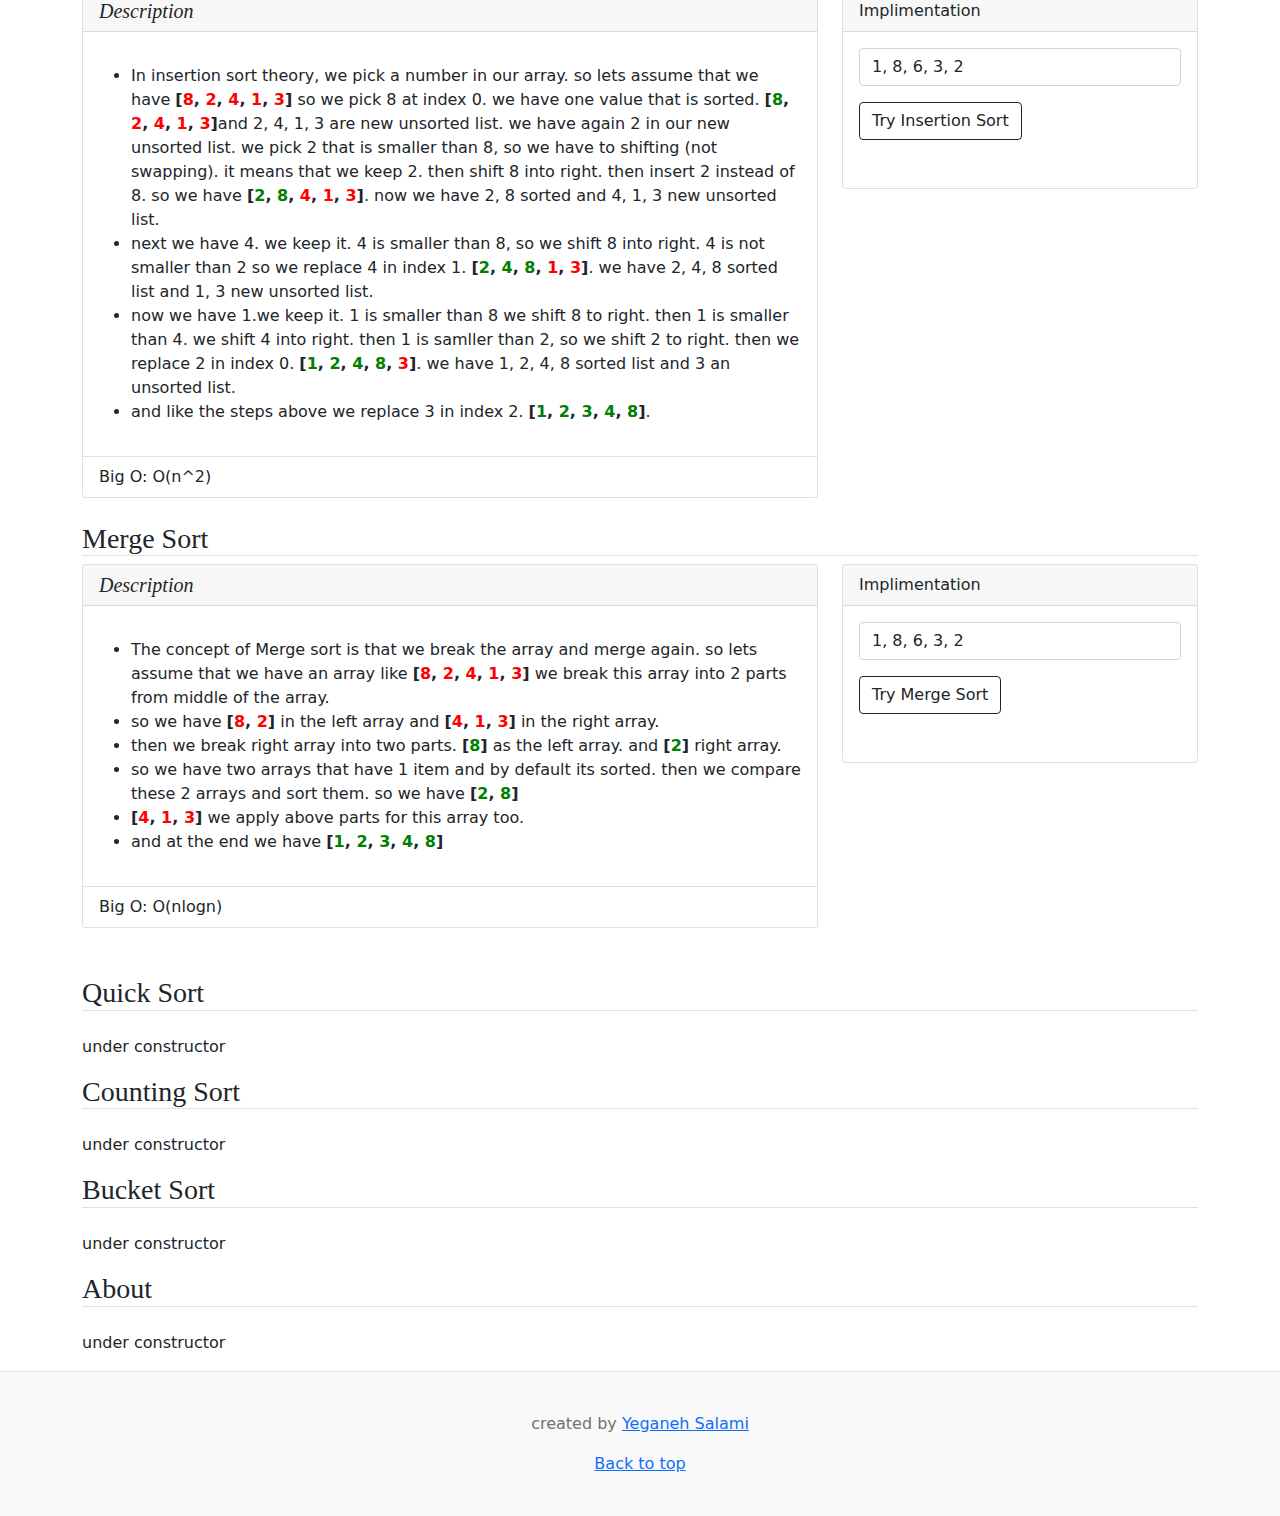
==== commit 3c72189c: "added merge sort" ====
--- a/portfolio/sorting-algorithms.html
+++ b/portfolio/sorting-algorithms.html
@@ -11,6 +11,8 @@
 
     <link href="../assets/css/bootstrap.min.css" rel="stylesheet">
     <script src="../assets/js/jquery.min.js"></script>
+    <script src="../assets/js/sorting-algorithms.js"></script>
+
     <style>
         .bd-placeholder-img {
             font-size: 1.125rem;
@@ -105,7 +107,7 @@
                             </div>
 
                             <ul class="list-group list-group-flush">
-                                <li class="list-group-item">Big O: O(n2)</li>
+                                <li class="list-group-item">Big O: O(n^2)</li>
                             </ul>
                         </div>
                     </div>
@@ -167,7 +169,7 @@
                             </div>
 
                             <ul class="list-group list-group-flush">
-                                <li class="list-group-item">Big O: O(n2)</li>
+                                <li class="list-group-item">Big O: O(n^2)</li>
                             </ul>
                         </div>
                     </div>
@@ -228,7 +230,7 @@
                             </div>
 
                             <ul class="list-group list-group-flush">
-                                <li class="list-group-item">Big O: O(n)</li>
+                                <li class="list-group-item">Big O: O(n^2)</li>
                             </ul>
                         </div>
                     </div>
@@ -255,11 +257,71 @@
                 </div>
             </div>
             <div id="mergeSort">
-                <h3 class="mb-4 font-italic border-bottom">
+                <h3 class="font-italic border-bottom">
                     Merge Sort
-
-                </h3>
-                <p>under constructor</p>
+                </h3>
+                <div class="row ">
+                    <div class="col-12 col-lg-8">
+                        <div class="card">
+                            <h5 class="card-header">
+                                <i>Description</i>
+                            </h5>
+                            <div class="card-body">
+                                <p class="card-text">
+                                    <ul>
+                                        <li>
+                                            The concept of Merge sort is that we break the array and merge again.
+                                            so lets assume that we have an array like <b>[<span class="sortedList-0000">8, 2, 4, 1, 3</span>]</b> 
+                                            we break this array into 2 parts from middle of the array.
+                                        </li>
+                                        <li>
+                                            so we have <b>[<span class="sortedList-00000">8, 2</span>]</b> in the left array and <b>[<span class="sortedList-000000">4, 1, 3</span>]</b>
+                                            in the right array.
+                                        </li>
+                                        <li>
+                                            then we break right array into two parts. <b>[<span class="sortedList-0000001">8</span>]</b> as the left array.
+                                            and <b>[<span class="sortedList-000001">2</span>]</b> right array.
+                                        </li>
+                                        <li>
+                                            so we have two arrays that have 1 item and by default its sorted. then we compare these 2 arrays and sort them.
+                                            so we have <b>[<span class="sortedList-00002">2, 8</span>]</b>
+                                        </li>
+                                        <li>    
+                                            <b>[<span class="sortedList-000000">4, 1, 3</span>]</b> we apply above parts for this array too.
+                                        </li>
+                                        <li>
+                                            and at the end we have <b>[<span class="sortedList-00005">1, 2, 3, 4, 8</span>]</b>
+                                        </li>
+                                    </ul>
+                                </p>
+                            </div>
+
+                            <ul class="list-group list-group-flush">
+                                <li class="list-group-item">Big O: O(nlogn)</li>
+                            </ul>
+                        </div>
+                    </div>
+                    <div class="col-12 col-lg-4" style="height: 412px; overflow-x: hidden; overflow-y: auto;">
+                        <div class="card">
+                            <div class="card-header">
+                                Implimentation
+                            </div>
+                            <div class="card-body">
+                                <div class="input-group mb-3">
+                                    <input type="text" class="form-control" id="inputMergeSort" value="1, 8, 6, 3, 2" placeholder="1, 8, 6, 3, 2">
+                                </div>
+                                <div class="col-auto">
+                                    <button onclick="btnMergeSort()" type="button" class="btn btn-outline-dark mb-3">Try Merge Sort</button>
+                                </div>
+                                <div>
+                                    <p id="resultMergeSort"></p>
+                                </div>
+                            </div>
+
+                        </div>
+                    </div>
+
+                </div>
             </div>
             <div id="quickSort">
                 <h3 class="mb-4 font-italic border-bottom">
@@ -303,119 +365,5 @@
 
 
 </body>
-<script>
-    $(document).ready(function() {
-        var results = $('*[class^="sortedList"]');
-        for (i = 0; i < results.length; i++) {
-            value = results[i].innerText.split(",");
-
-            var valueClasses = results[i].className.split("-");
-            var sortedIndex = valueClasses[1];
-
-
-            $(`.${results[i].className}`).empty();
-
-            for (j = 0; j < value.length; j++) {
-                if (j < sortedIndex) {
-                    $(`.${results[i].className}`).append(`<span style="color: green">${value[j]}</span>`);
-                    if (j + 1 !== value.length)
-                        $(`.${results[i].className}`).append(", ");
-                } else {
-                    $(`.${results[i].className}`).append(`<span style="color: red">${value[j]}</span>`);
-                    if (j + 1 !== value.length)
-                        $(`.${results[i].className}`).append(", ");
-                }
-
-            }
-        }
-    });
-
-    function btnBubbleSort() {
-        var items = $('#inputBubbleSort').val();
-        var result = $('#resultBubbleSort');
-        var counter = 1;
-        result.empty();
-
-        var arr = [];
-        arr = items.split(", ").map(x => +x);
-
-        for (i = 0; i < arr.length; i++) {
-            for (j = 0; j < arr.length; j++) {
-                if (arr[j + 1] < arr[j]) {
-                    result.append(`${counter}) swap <b>${arr[j + 1]}</b> and <b>${arr[j]}</b> <br/>`);
-                    var swap = arr[j + 1];
-                    arr[j + 1] = arr[j];
-                    arr[j] = swap;
-                    result.append(`<b>[${arr}]</b> <br/><br/>`);
-                } else {
-                    result.append(`${counter})  <b>${arr[j]}</b> is in right place. <br/><br/>`);
-                }
-                counter++;
-            }
-            if (i + 1 != arr.length)
-                result.append("<br/> start over again </br></br></br>");
-            counter = 1;
-        }
-    }
-
-    function btnSelectionSort() {
-        var items = $('#inputSelectionSort').val();
-        var result = $('#resultSelectionSort');
-        var counter = 1;
-        result.empty();
-
-        var arr = [];
-        arr = items.split(", ").map(x => +x);
-
-        for (j = 0; j < arr.length; j++) {
-            var smallest = arr[j];
-            var smallestIndex = j;
-            for (i = j + 1; i < arr.length; i++) {
-                if (smallest > arr[i]) {
-                    smallest = arr[i];
-                    smallestIndex = i;
-                }
-            }
-            result.append(`${counter}) <b>${smallest}</b> is the smallest item.</br> so we swap <b>${smallest}</b> with <b>${arr[j]}</b><br/>`);
-            var swap = arr[j];
-            arr[j] = smallest;
-            arr[smallestIndex] = swap;
-            result.append(`the result will be <b>[${arr}]</b></br></br>`);
-        }
-
-
-    }
-
-    function btnInsertionSort() {
-        var items = $('#inputInsertionSort').val();
-        var result = $('#resultInsertionSort');
-        var counter = 1;
-        result.empty();
-
-        var arr = [];
-        arr = items.split(", ").map(x => +x);
-        debugger;
-
-        result.append(`${counter}) we pick ${arr[0]}. it's already sorted</br></br>`);
-
-        for (j = 1; j < arr.length; j++) {
-            counter++;
-            var selectedNumber = arr[j];
-            result.append(`${counter}) we pick ${selectedNumber}. </br>`);
-            i = j - 1;
-            while (i >= 0 && arr[i] > selectedNumber) {
-                result.append(`${selectedNumber} is smaller than ${arr[i]}. so we shift ${arr[i]} into right.</br>`);
-                arr[i + 1] = arr[i];
-                i--;
-            }
-
-            result.append(`place for number ${selectedNumber} is at index ${i+1}.</br>`);
-            arr[i + 1] = selectedNumber;
-            result.append(`<b>[${arr}]</b><br/><br/>`);
-        }
-
-
-    }
-</script>
 
 </html>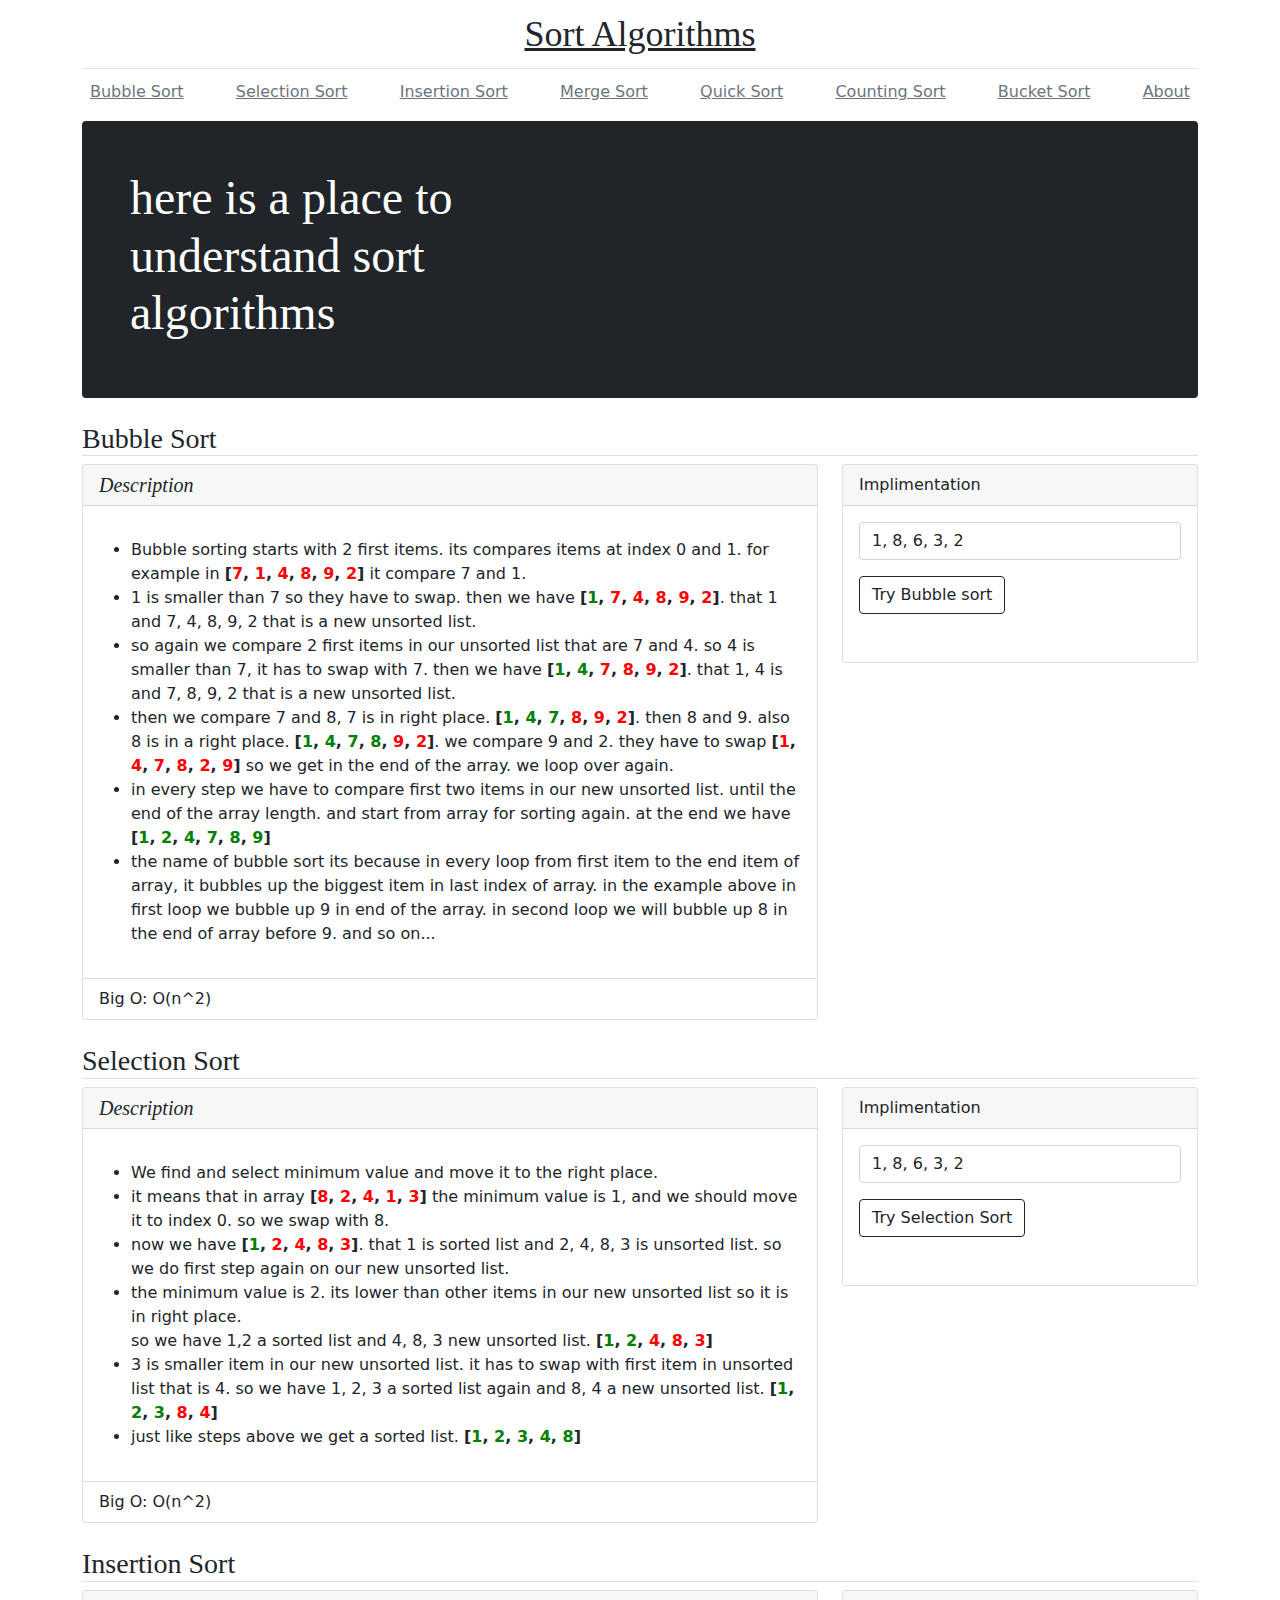
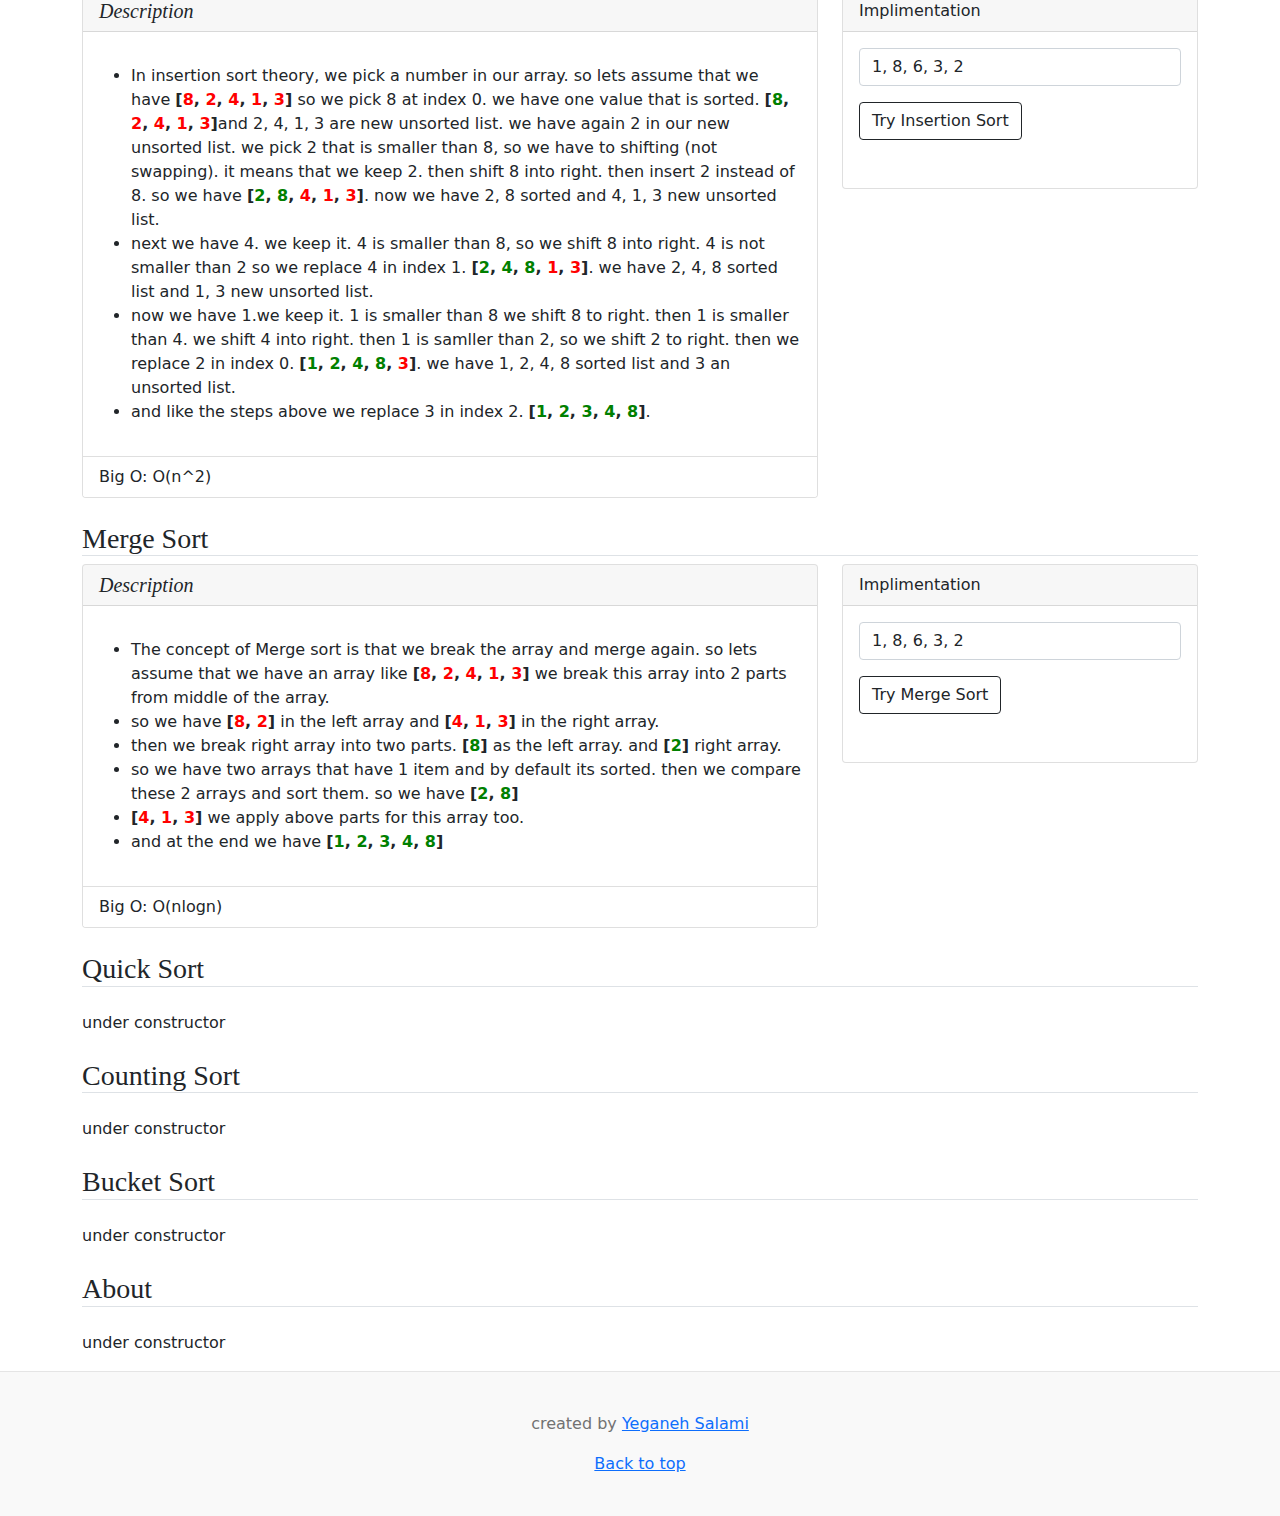
==== commit ad0b0213: "ui improvments" ====
--- a/portfolio/sorting-algorithms.html
+++ b/portfolio/sorting-algorithms.html
@@ -256,7 +256,7 @@
 
                 </div>
             </div>
-            <div id="mergeSort">
+            <div id="mergeSort" class="mb-4">
                 <h3 class="font-italic border-bottom">
                     Merge Sort
                 </h3>
@@ -301,7 +301,7 @@
                             </ul>
                         </div>
                     </div>
-                    <div class="col-12 col-lg-4" style="height: 412px; overflow-x: hidden; overflow-y: auto;">
+                    <div class="col-12 col-lg-4" style="height: 340px; overflow-x: hidden; overflow-y: auto;">
                         <div class="card">
                             <div class="card-header">
                                 Implimentation
@@ -323,21 +323,21 @@
 
                 </div>
             </div>
-            <div id="quickSort">
+            <div id="quickSort" class="mb-4">
                 <h3 class="mb-4 font-italic border-bottom">
                     Quick Sort
 
                 </h3>
                 <p>under constructor</p>
             </div>
-            <div id="countingSort">
+            <div id="countingSort" class="mb-4">
                 <h3 class="mb-4 font-italic border-bottom">
                     Counting Sort
 
                 </h3>
                 <p>under constructor</p>
             </div>
-            <div id="bucketSort">
+            <div id="bucketSort" class="mb-4">
                 <h3 class="mb-4 font-italic border-bottom">
                     Bucket Sort
 
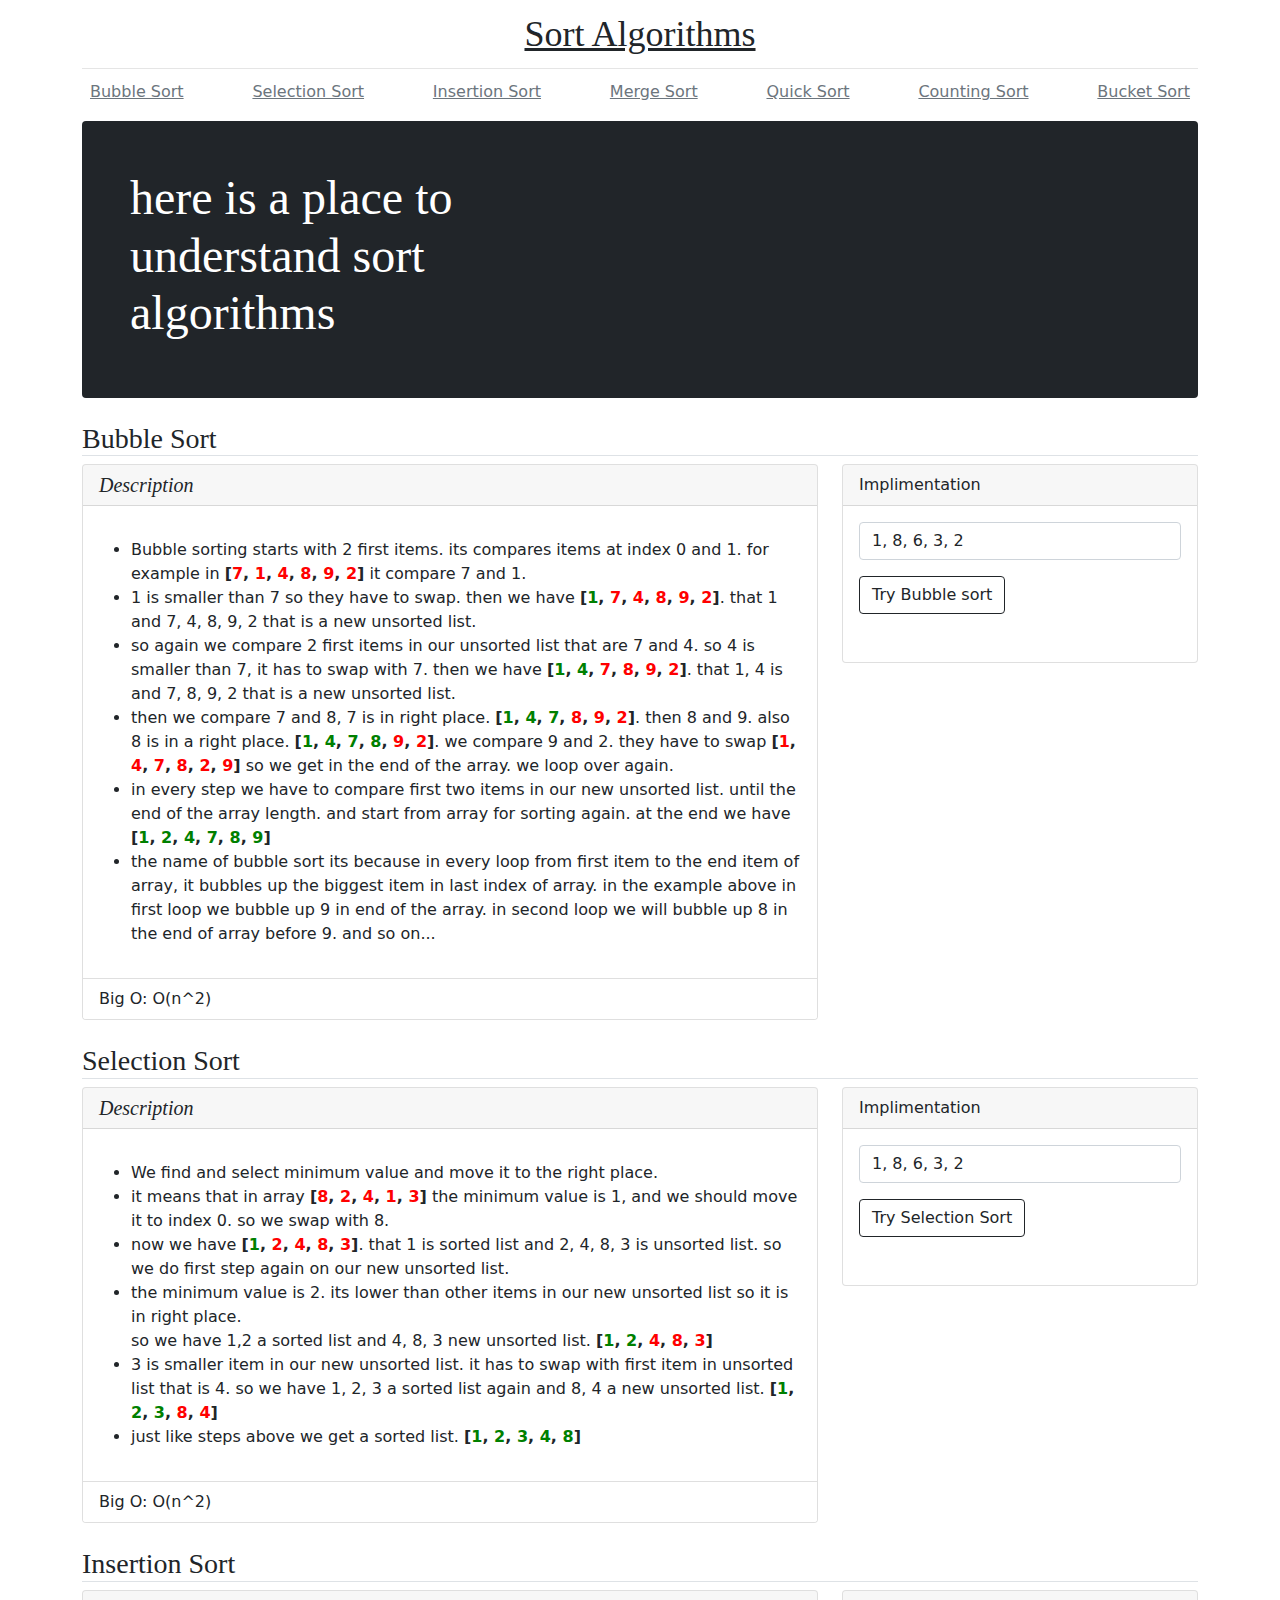
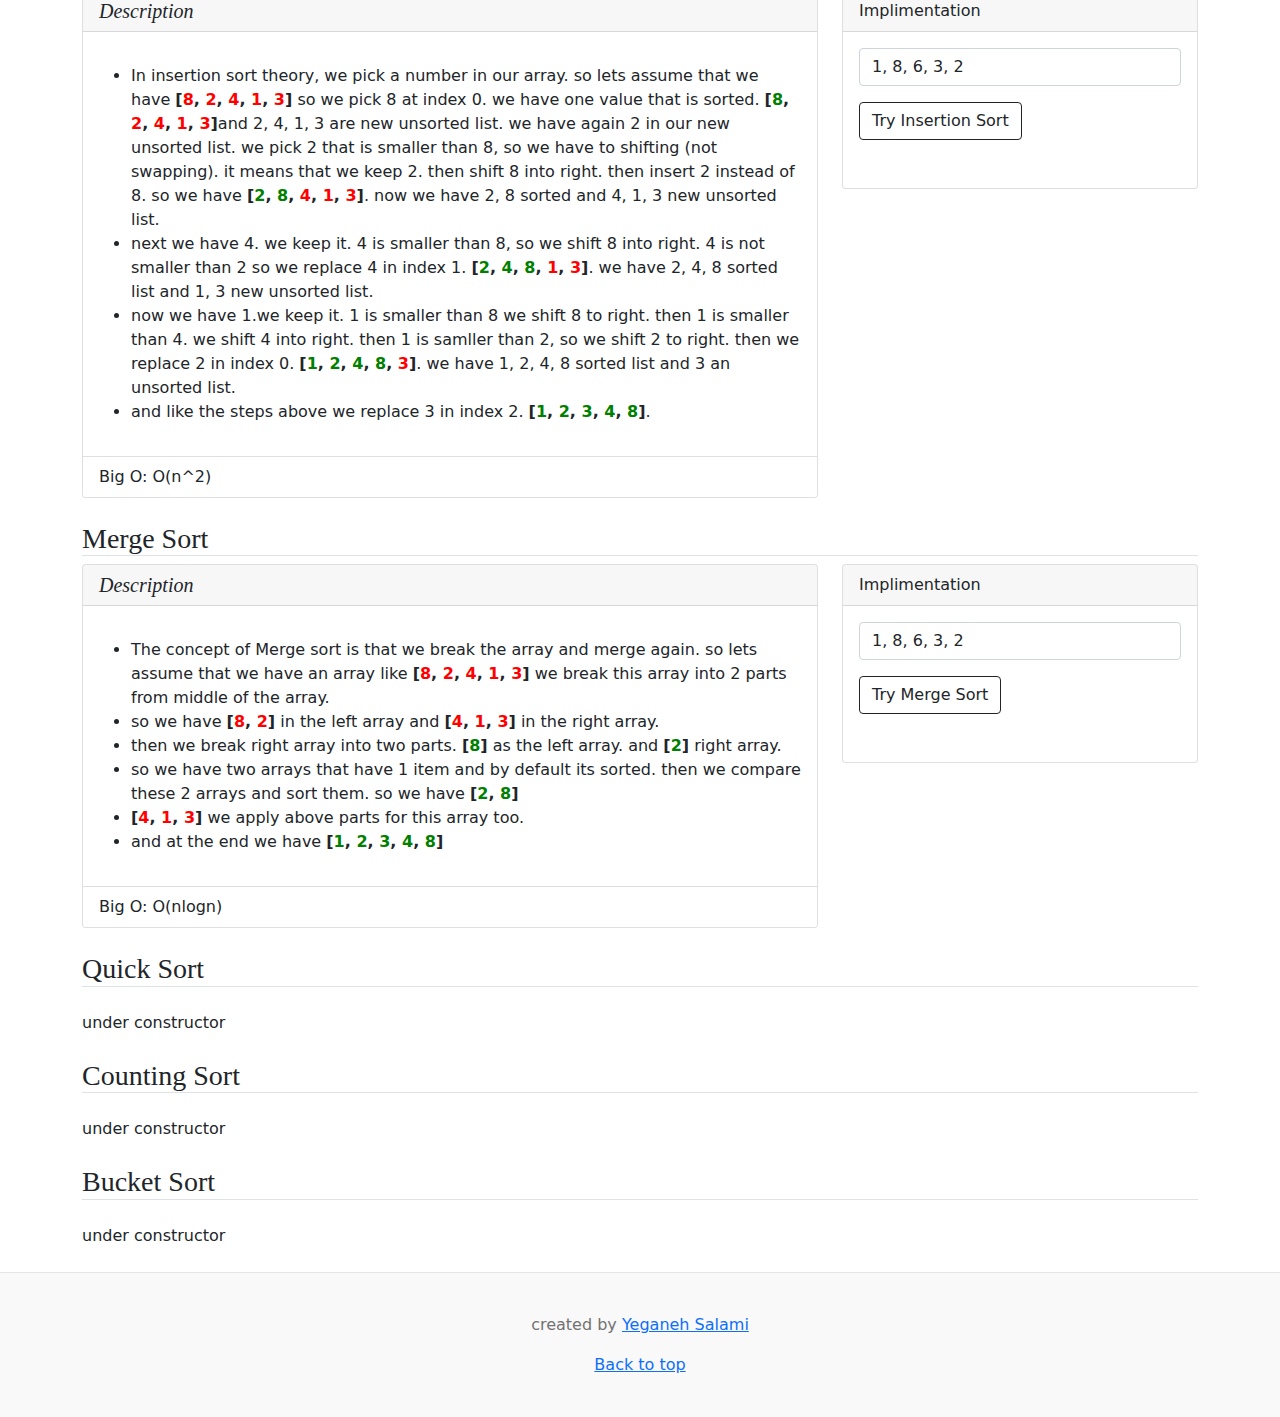
==== commit 16e41ed9: "removed about" ====
--- a/portfolio/sorting-algorithms.html
+++ b/portfolio/sorting-algorithms.html
@@ -56,7 +56,7 @@
                 <a class="p-2 link-secondary" href="#quickSort">Quick Sort</a>
                 <a class="p-2 link-secondary" href="#countingSort">Counting Sort</a>
                 <a class="p-2 link-secondary" href="#bucketSort">Bucket Sort</a>
-                <a class="p-2 link-secondary" href="#about">About</a>
+                <!--<a class="p-2 link-secondary" href="#about">About</a>-->
             </nav>
         </div>
     </div>
@@ -344,12 +344,12 @@
                 </h3>
                 <p>under constructor</p>
             </div>
-            <div id="about">
+            <!-- <div id="about">
                 <h3 class="mb-4 font-italic border-bottom">
                     About
                 </h3>
                 <p>under constructor</p>
-            </div>
+            </div> -->
         </div>
         <!-- /.row -->
 
